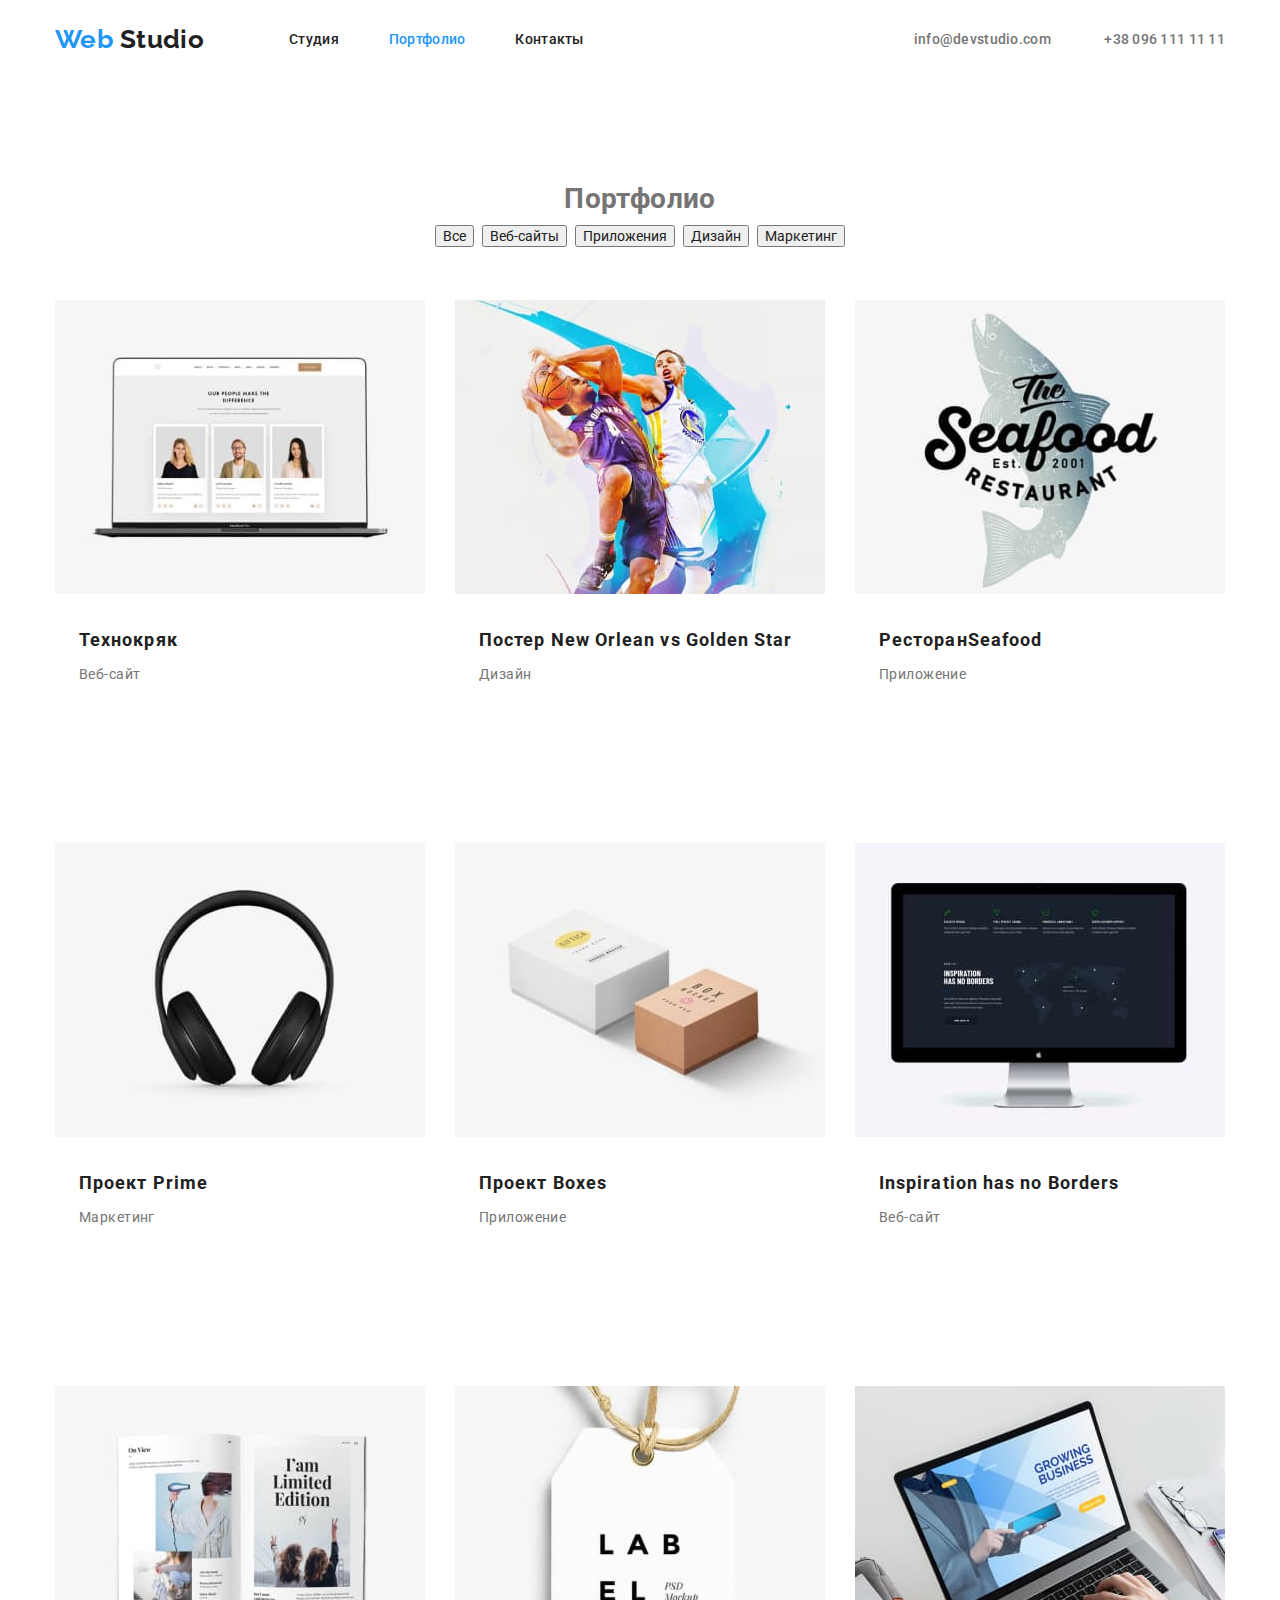
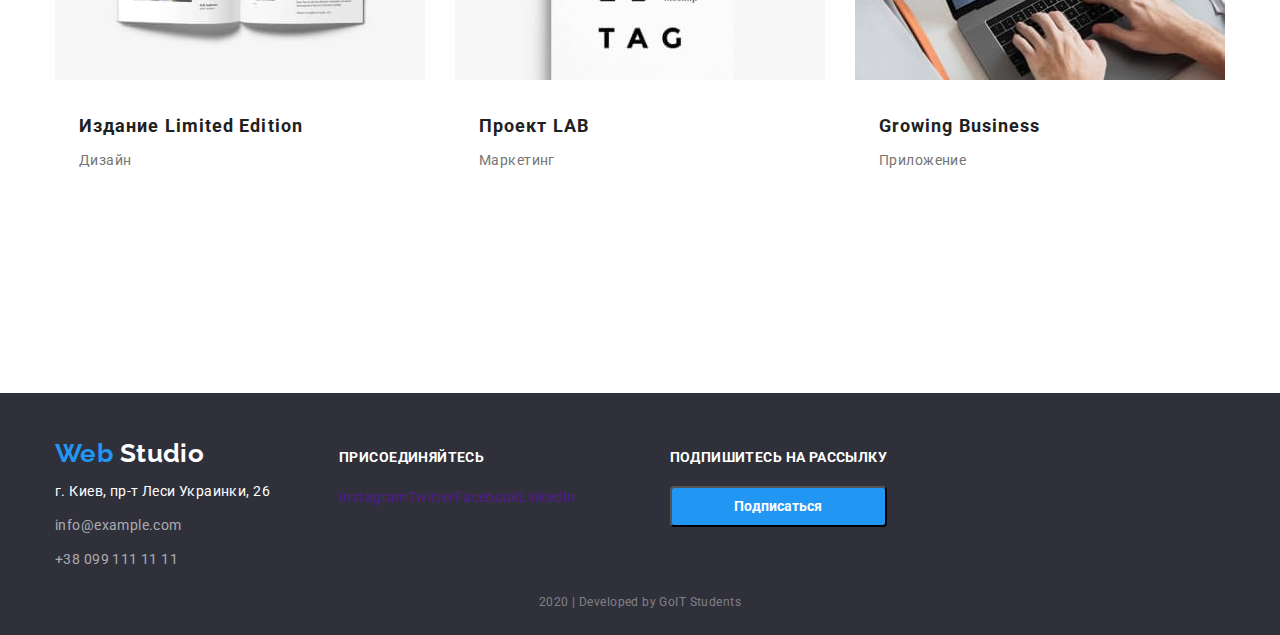
==== portfolio.html @ 853f60da "Додає векторну графіку" ====
<!DOCTYPE html>
<html lang="ru">
  <head>
    <meta charset="UTF-8" />
    <meta name="viewport" content="width=device-width, initial-scale=1.0" />
    <title>Portfolio</title>
    <link
      href="https://fonts.googleapis.com/css2?family=Raleway:wght@700&family=Roboto:wght@400;500;700;900&display=swap"
      rel="stylesheet"
    />
    <link
      rel="stylesheet"
      href="https://cdnjs.cloudflare.com/ajax/libs/modern-normalize/0.6.0/modern-normalize.min.css"
    />
    <link rel="stylesheet" href="./css/styles.css" />
  </head>

  <body>
    <!--Меню и навигация-->
    <header class="page-header portfolio">
      <div class="container nav">
        <nav class="main-nav">
          <a href="./index.html" lang="en" class="logo"
            >Web <span class="logo-black">Studio</span>
          </a>
          <ul class="site-nav">
            <li class="item"><a href="" class="link">Студия</a></li>
            <li class="item">
              <a href="./portfolio.html" class="link current">Портфолио</a>
            </li>
            <li class="item"><a href="" class="link">Контакты</a></li>
          </ul>
          <address class="contacts">
            <a class="item" href="mailto:info@devstudio.com"
              >info@devstudio.com</a
            >
            <a class="item" href="tel:+380961111111">+38 096 111 11 11</a>
          </address>
        </nav>
      </div>
    </header>

    <!--Основной контент-->
    <main>
      <section class="section">
        <div class="container">
          <h1>Портфолио</h1>
          <ul class="filter">
            <li class="item"><button type="button">Все</button></li>
            <li class="item"><button type="button">Веб-сайты</button></li>
            <li class="item"><button type="button">Приложения</button></li>
            <li class="item"><button type="button">Дизайн</button></li>
            <li class="item"><button type="button">Маркетинг</button></li>
          </ul>
          <ul class="portfolio-list">
            <li class="item">
              <a href="">
                <img src="./image/texno.jpg" alt="Ноутбук" width="370" />
                <h2 class="title">Технокряк</h2>
                <p class="link">Веб-сайт</p>
                <p class="description">
                  Технокряк это современная площадка распространения
                  коронавируса. Компании используют эту платформу для цифрового
                  шпионажа и атак на защищённые сервера конкурентов.
                </p>
              </a>
            </li>
            <li class="item">
              <a href="">
                <img
                  src="./image/poster.jpg"
                  alt="постер с баскетболистами"
                  width="370"
                />
                <h2 class="title">
                  Постер <span lang="en">New Orlean vs Golden Star</span>
                </h2>
                <p class="link">Дизайн</p>
                <p class="description">
                  Технокряк это современная площадка распространения
                  коронавируса. Компании используют эту платформу для цифрового
                  шпионажа и атак на защищённые сервера конкурентов.
                </p>
              </a>
            </li>
            <li class="item">
              <a href="">
                <img
                  src="./image/restaurant.jpg"
                  alt="Постер ресторана"
                  width="370"
                />
                <h2 class="title">Ресторан<span lang="en">Seafood</span></h2>
                <p class="link">Приложение</p>
                <p class="description">
                  Технокряк это современная площадка распространения
                  коронавируса. Компании используют эту платформу для цифрового
                  шпионажа и атак на защищённые сервера конкурентов.
                </p>
              </a>
            </li>
            <li class="item">
              <a href="">
                <img src="./image/headset.jpg" alt="Наушники" width="370" />
                <h2 class="title">Проект <span lang="en">Prime</span></h2>
                <p class="link">Маркетинг</p>
                <p class="description">
                  Технокряк это современная площадка распространения
                  коронавируса. Компании используют эту платформу для цифрового
                  шпионажа и атак на защищённые сервера конкурентов.
                </p>
              </a>
            </li>
            <li class="item">
              <a href="">
                <img src="./image/boxes.jpg" alt="Коробки" width="370" />
                <h2 class="title">Проект <span lang="en">Boxes</span></h2>
                <p class="link">Приложение</p>
                <p class="description">
                  Технокряк это современная площадка распространения
                  коронавируса. Компании используют эту платформу для цифрового
                  шпионажа и атак на защищённые сервера конкурентов.
                </p>
              </a>
            </li>
            <li class="item">
              <a href="">
                <img src="./image/monitor.jpg" alt="Экран" width="370" />
                <h2 class="title" lang="en">Inspiration has no Borders</h2>
                <p class="link">Веб-сайт</p>
                <p class="description">
                  Технокряк это современная площадка распространения
                  коронавируса. Компании используют эту платформу для цифрового
                  шпионажа и атак на защищённые сервера конкурентов.
                </p>
              </a>
            </li>
            <li class="item">
              <a href="">
                <img src="./image/book.jpg" alt="Книга" width="370" />
                <h2 class="title">
                  Издание <span lang="en">Limited Edition</span>
                </h2>
                <p class="link">Дизайн</p>
                <p class="description">
                  Технокряк это современная площадка распространения
                  коронавируса. Компании используют эту платформу для цифрового
                  шпионажа и атак на защищённые сервера конкурентов.
                </p>
              </a>
            </li>
            <li class="item">
              <a href="">
                <img src="./image/tag.jpg" alt="бирка" width="370" />
                <h2 class="title">Проект <span lang="en">LAB</span></h2>
                <p class="link">Маркетинг</p>
                <p class="description">
                  Технокряк это современная площадка распространения
                  коронавируса. Компании используют эту платформу для цифрового
                  шпионажа и атак на защищённые сервера конкурентов.
                </p>
              </a>
            </li>
            <li class="item">
              <a href="">
                <img src="./image/laptop.jpg" alt="Ноутбук" width="370" />
                <h2 class="title" lang="en">Growing Business</h2>
                <p class="link">Приложение</p>
                <p class="description">
                  Технокряк это современная площадка распространения
                  коронавируса. Компании используют эту платформу для цифрового
                  шпионажа и атак на защищённые сервера конкурентов.
                </p>
              </a>
            </li>
          </ul>
        </div>
      </section>
    </main>

    <!--Подвал-->
    <footer>
      <div class="container footer">
        <div class="address">
          <a href="./index.html" lang="en" class="logo"
            >Web <span class="logo-white">Studio</span></a
          >
          <address class="footer-contacts">
            <p>г. Киев, пр-т Леси Украинки, 26</p>
            <a class="mail" href="mailto:info@example.com">info@example.com</a>
            <a href="tel:+380991111111">+38 099 111 11 11</a>
          </address>
        </div>
        <div class="join">
          <b>присоединяйтесь</b>
          <ul class="social-list">
            <li>
              <a href="" aria-label="Ссылка на Instagram" class="link"
                >Instagram</a
              >
            </li>
            <li>
              <a href="" aria-label="Ссылка на Twitter" class="link">Twitter</a>
            </li>
            <li>
              <a href="" aria-label="Ссылка на Facebook" class="link"
                >Facebook</a
              >
            </li>
            <li>
              <a href="" aria-label="Ссылка на LinkedIn" class="link"
                >LinkedIn</a
              >
            </li>
          </ul>
        </div>
        <div class="subscription">
          <b>Подпишитесь на рассылку</b>
          <button class="button">Подписаться</button>
        </div>
      </div>
      <p class="caption">2020 | Developed by GoIT Students</p>
    </footer>
  </body>
</html>
---- css/styles.css ----
/* цвет основного текста #212121; */
/* вторичный цвет #757575; */
/* цвет заголовков #FFFFFF; */
/* #2196F3; цвет кнопок, логотипа и подсветка  */
/* цвет бэкграунда #E5E5E5; */
/* цвет секций #F5F4FA; */
/* цвет подписи в футере rgba(255, 255, 255, 0.4); */

:root {
  --primary-text-color: #757575;
  --title-text-color: #212121;
  --accent-color: #2196f3;
  --primary-white-color: #ffffff;
}

body {
  color: var(--primary-text-color);
  background-color: var(--primary-white-color);
  font-family: Roboto, sans-serif;
  letter-spacing: 0.03em;
  font-size: 14px;
  line-height: 1.8;
  max-width: 1600px;
  margin-left: auto;
  margin-right: auto;
}
.section {
  margin-bottom: 94px;
}
.container {
  margin-left: auto;
  margin-right: auto;
  width: 1200px;
  padding-left: 15px;
  padding-right: 15px;
}
/* Header */
.main-nav {
  display: flex;
  align-items: center;
}
.logo {
  color: var(--accent-color);
  font-family: Raleway, cursive;
  font-weight: bold;
  font-size: 26px;
  line-height: 1.2;
  text-decoration: none;
}
.logo:hover {
  color: var(--title-text-color);
}
.logo-black {
  color: var(--title-text-color);
}
.logo-white {
  color: var(--primary-white-color);
}

ul {
  list-style: none;
}
.site-nav {
  margin: 0;
  padding: 0;
  display: flex;
  margin-left: 85px;
}

.site-nav .item:not(:last-child) {
  margin-right: 50px;
}
.site-nav .link {
  display: block;
  color: var(--title-text-color);
  font-weight: 500;
  font-size: 14px;
  line-height: 1.14;
  letter-spacing: 0.02em;
  text-decoration: none;
  padding-top: 32px;
  padding-bottom: 32px;
}

.site-nav .link:hover,
.site-nav .link:focus {
  color: var(--accent-color);
}
.site-nav .link.current {
  color: var(--accent-color);
}
.contacts {
  margin-left: auto;
}
.contacts .item {
  margin: 0;
  padding: 0;
  color: var(--primary-text-color);
  font-family: Roboto;
  font-style: normal;
  font-weight: 500;
  font-size: 14px;
  line-height: 1.14;
  letter-spacing: 0.02em;
  text-decoration: none;
}

.contacts-icon {
  width: 16px;
  height: 11px;
  fill: #757575;
}
.contacts .item + .item {
  margin-left: 50px;
}
.contacts a:hover,
.contacts a:focus {
  color: var(--accent-color);
}
.hero-container {
  padding-top: 200px;
  padding-bottom: 200px;
}
.hero {
  background-image: linear-gradient(to right, rgba(47, 48, 58, 0.8)),
    url(../image/header.jpg);
  background-repeat: no-repeat;
  background-position: center;
  background-size: cover;
  text-align: center;
  margin-bottom: 94px;
  height: 600px;
  max-width: 1600px;
  margin-left: auto;
  margin-right: auto;
}
.hero-title {
  margin-top: 0;
  padding: 0;
  margin-bottom: 30px;
  color: var(--primary-white-color);
  font-style: normal;
  font-weight: 900;
  font-size: 44px;
  line-height: 1.36;
  letter-spacing: 0.06em;
  text-transform: uppercase;
}
.section-title {
  margin-top: 0;
  margin-bottom: 50px;
  color: var(--title-text-color);
  font-weight: 700;
  font-size: 36px;
  line-height: 1.17;
  text-align: center;
}
/* Наши преимущества */

.feature-list {
  margin-top: 0;
  margin-bottom: 0;
  padding: 0;
  display: flex;
}
.feature-list .item::before {
  display: block;
  content: "";
  height: 120px;
  background-repeat: no-repeat;
  background-position: center;
  background-color: #f5f4fa;
  border-radius: 4px;
}
.feature-list .item:nth-child(1)::before {
  background-image: url(../image/antenna.svg);
  background-size: 66px;
}
.feature-list .item:nth-child(2)::before {
  background-image: url(../image/clock.svg);
  background-size: 67px;
}
.feature-list .item:nth-child(3)::before {
  background-image: url(../image/diagram.svg);
  background-size: 70px;
}
.feature-list .item:nth-child(4)::before {
  background-image: url(../image/astronaut.svg);
  background-size: 70px;
}

.feature-list .item:not(:last-child) {
  margin-right: 30px;
}
.feature-list .title {
  margin-top: 30px;
  margin-bottom: 10px;
  color: var(--title-text-color);
  font-weight: 700;
  font-size: 14px;
  line-height: 1.14;
  text-transform: uppercase;
}
.feature-list p {
  margin: 0;
}
/* Чем мы занимаемся */
.section.advantage {
  padding-top: 0;
}
.product-list {
  margin-top: 0;
  padding: 0;
}
.product-list .title {
  margin-top: 0;
  margin-bottom: 0;
  color: var(--primary-white-color);
  font-weight: 700;
  font-size: 14px;
  line-height: 1.14;
  text-align: center;
  text-transform: uppercase;
  text-decoration: none;
}
.product-list a {
  text-decoration: none;
}
/* Наша команда */
.section.team {
  background-color: #f5f4fa;
  padding-top: 94px;
  padding-bottom: 94px;
}
.team-list,
.team-list p {
  margin-top: 0;
  margin-bottom: 0;
  padding: 0;
  text-align: center;
}
.team-list p {
  margin-bottom: 16px;
}
.team-list,
.product-list,
.customers {
  display: flex;
  justify-content: center;
}
.team-list .item:not(:last-child),
.product-list .item:not(:last-child),
.customers .item:not(:last-child) {
  margin-right: 30px;
}
.team-name {
  color: var(--title-text-color);
  margin-top: 0;
  margin-bottom: 10px;
}
.team-list .item {
  background: #ffffff;
  box-shadow: 0px 2px 1px rgba(0, 0, 0, 0.2), 0px 1px 1px rgba(0, 0, 0, 0.14),
    0px 1px 3px rgba(0, 0, 0, 0.12);
  border-radius: 0px 0px 4px 4px;
}
.team-foto {
  margin-bottom: 30px;
}
/* Добавления hover к ссылкам на соцсети */
.social-list .link:hover,
.social-list .link:focus {
  color: var(--accent-color);
}
.social-list {
  display: flex;
  justify-content: center;
  padding: 0;
}
.social-list li {
  margin-bottom: 24px;
}
.social-list .link {
  text-decoration: none;
}
.customers {
  margin-top: 0;
  margin-bottom: 0;
}
/* footer */
footer {
  background-color: #2f303a;
}
.footer.container {
  padding-top: 45px;
}
.footer {
  display: flex;
  align-items: baseline;
}
.address {
  margin-right: 69px;
}
.footer-contacts {
  display: flex;
  flex-direction: column;
  margin-top: 8px;
}
.footer-contacts p {
  margin-top: 0;
  margin-bottom: 9px;
  color: var(--primary-white-color);
  font-style: normal;
  font-weight: 400;
}
.footer-contacts .mail {
  margin-bottom: 9px;
}
.footer-contacts a {
  color: rgba(255, 255, 255, 0.6);
  text-decoration: none;
  font-family: Roboto;
  font-style: normal;
  font-weight: 400;
  font-size: 14px;
  line-height: 1.8;
  letter-spacing: 0.03em;
}
.footer-contacts a:hover,
.footer-contacts a:focus {
  color: var(--accent-color);
}
.button {
  color: var(--primary-white-color);
  background-color: var(--accent-color);
  font-family: inherit;
  font-weight: 700;
  text-decoration: none;
  border-radius: 4px;
  padding: 10px 32px;
  min-width: 200px;
  text-align: center;
  display: inline-block;
}

.subscription {
  display: flex;
  flex-direction: column;
}
.join b,
.subscription b {
  margin-bottom: 20px;
  color: var(--primary-white-color);
  font-style: normal;
  font-weight: 700;
  font-size: 14px;
  line-height: 1.14;
  text-transform: uppercase;
}
.join {
  margin-right: 94px;
}
.caption {
  margin: 0;
  padding-top: 18px;
  padding-bottom: 21px;
  color: rgba(255, 255, 255, 0.4);
  font-size: 12px;
  line-height: 2;
  text-align: center;
}
/* Портфолио */
.page-header.portfolio {
  margin-bottom: 94px;
}
h1 {
  text-align: center;
  margin: 0;
}
.filter {
  margin-top: 0;
  margin-bottom: 50px;
  padding: 0;
  display: flex;
  justify-content: center;
}
.filter .item + .item {
  margin-left: 8px;
}
.portfolio-list {
  margin: 0;
  padding: 0;
  display: flex;
  flex-wrap: wrap;
}
.portfolio-list .item {
  width: 370px;
  margin-right: 30px;
  margin-bottom: 30px;
}
.portfolio-list .item:nth-child(3n) {
  margin-right: 0;
}
.portfolio-list .item:nth-last-child(-n + 3) {
  margin-bottom: 0;
}
.portfolio-list img {
  margin-bottom: 20px;
}
.portfolio-list .title {
  margin-top: 0;
  margin-bottom: 4px;
  padding-left: 24px;
  padding-right: 24px;
  color: var(--title-text-color);
  font-weight: 700;
  font-size: 18px;
  line-height: 2;
  letter-spacing: 0.06em;
}
.portfolio-list .link {
  margin: 0;
  padding-left: 24px;
  padding-right: 24px;
  color: var(--primary-text-color);
}
.portfolio-list a {
  text-decoration: none;
}
.description {
  margin: 0;
  padding-left: 24px;
  padding-right: 24px;
  color: var(--primary-white-color);
}
.filter button {
  color: var(--title-text-color);
}
.filter button:hover,
.filter button:focus {
  color: var(--primary-white-color);
  background-color: var(--accent-color);
}
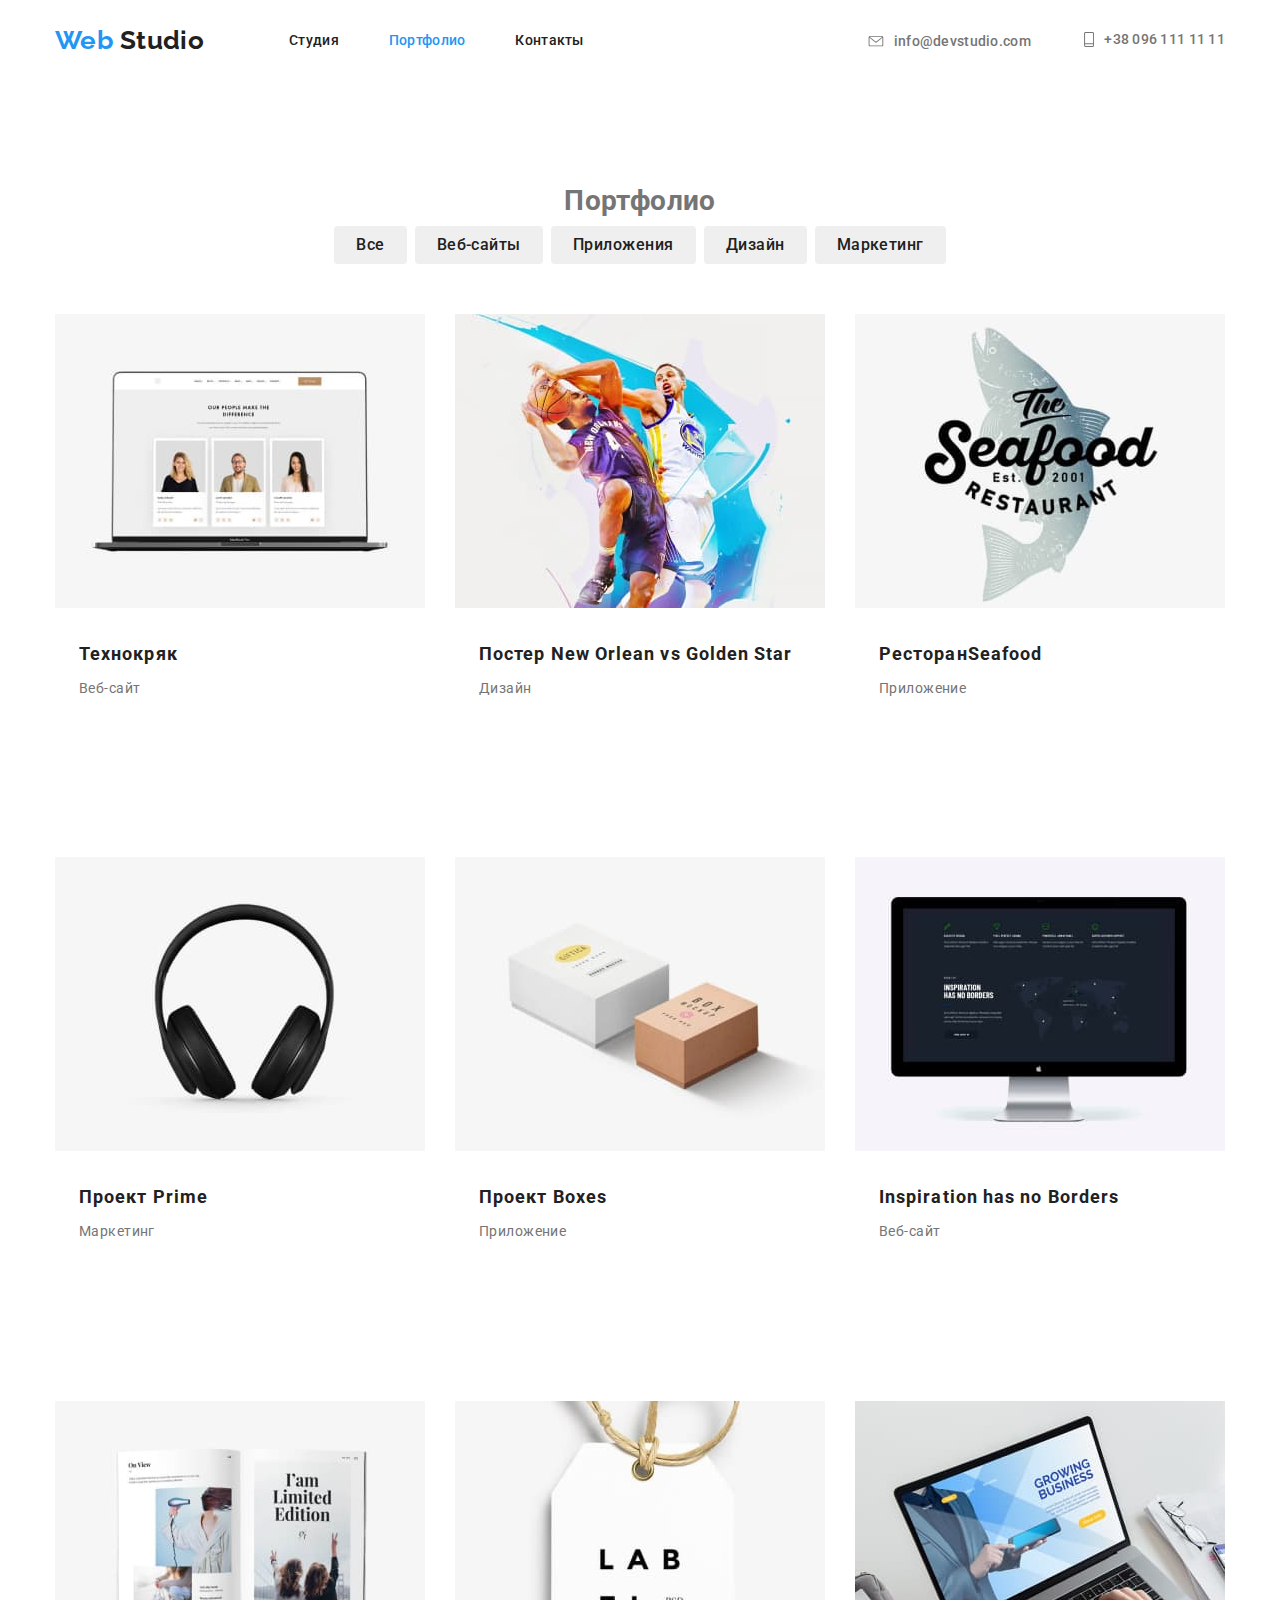
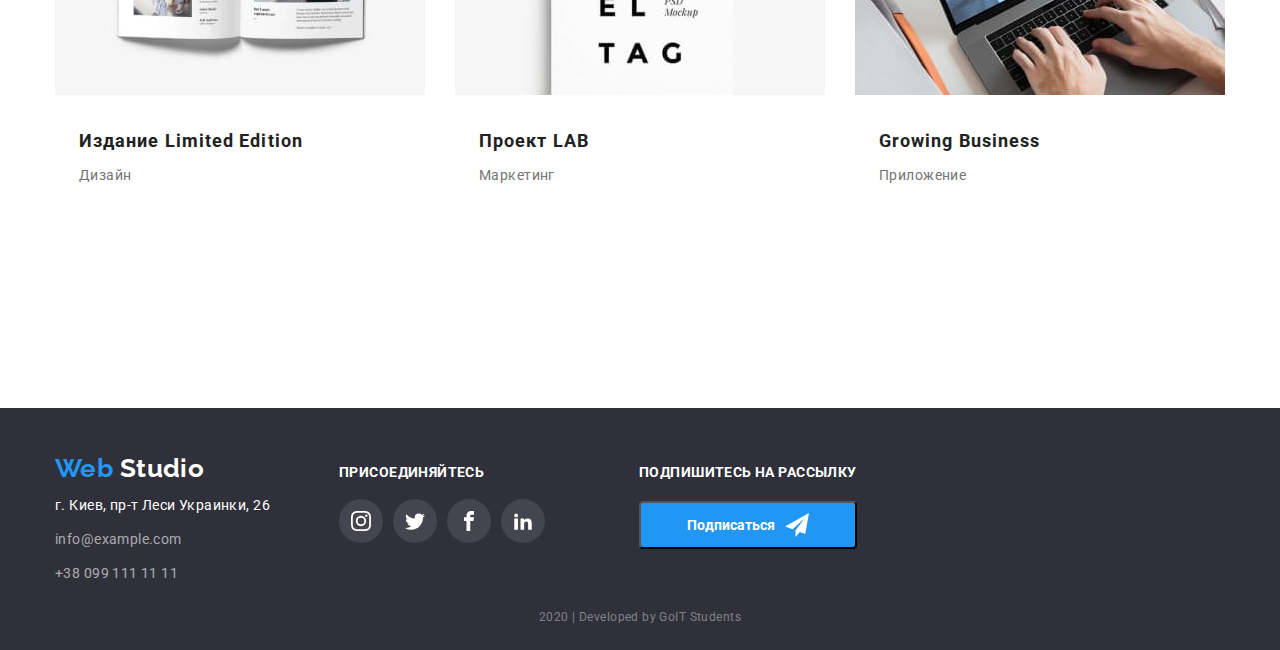
==== commit bd5e8cc4: "Оформлення декоративних елементів" ====
--- a/portfolio.html
+++ b/portfolio.html
@@ -24,17 +24,25 @@
             >Web <span class="logo-black">Studio</span>
           </a>
           <ul class="site-nav">
-            <li class="item"><a href="" class="link">Студия</a></li>
+            <li class="item"><a href="./index.html" class="link">Студия</a></li>
             <li class="item">
               <a href="./portfolio.html" class="link current">Портфолио</a>
             </li>
             <li class="item"><a href="" class="link">Контакты</a></li>
           </ul>
           <address class="contacts">
-            <a class="item" href="mailto:info@devstudio.com"
-              >info@devstudio.com</a
+            <a class="item" href="mailto:info@devstudio.com">
+              <svg class="contacts-icon mail">
+                <use href="./image/sprite.svg#icon-envelope"></use>
+              </svg>
+              info@devstudio.com</a
             >
-            <a class="item" href="tel:+380961111111">+38 096 111 11 11</a>
+            <a class="item" href="tel:+380961111111">
+              <svg class="contacts-icon phone">
+                <use href="./image/sprite.svg#icon-phone"></use>
+              </svg>
+              +38 096 111 11 11</a
+            >
           </address>
         </nav>
       </div>
@@ -46,11 +54,21 @@
         <div class="container">
           <h1>Портфолио</h1>
           <ul class="filter">
-            <li class="item"><button type="button">Все</button></li>
-            <li class="item"><button type="button">Веб-сайты</button></li>
-            <li class="item"><button type="button">Приложения</button></li>
-            <li class="item"><button type="button">Дизайн</button></li>
-            <li class="item"><button type="button">Маркетинг</button></li>
+            <li class="item">
+              <button type="button" class="filter-button">Все</button>
+            </li>
+            <li class="item">
+              <button type="button" class="filter-button">Веб-сайты</button>
+            </li>
+            <li class="item">
+              <button type="button" class="filter-button">Приложения</button>
+            </li>
+            <li class="item">
+              <button type="button" class="filter-button">Дизайн</button>
+            </li>
+            <li class="item">
+              <button type="button" class="filter-button">Маркетинг</button>
+            </li>
           </ul>
           <ul class="portfolio-list">
             <li class="item">
@@ -193,30 +211,45 @@
         </div>
         <div class="join">
           <b>присоединяйтесь</b>
-          <ul class="social-list">
-            <li>
-              <a href="" aria-label="Ссылка на Instagram" class="link"
-                >Instagram</a
-              >
-            </li>
-            <li>
-              <a href="" aria-label="Ссылка на Twitter" class="link">Twitter</a>
-            </li>
-            <li>
-              <a href="" aria-label="Ссылка на Facebook" class="link"
-                >Facebook</a
-              >
-            </li>
-            <li>
-              <a href="" aria-label="Ссылка на LinkedIn" class="link"
-                >LinkedIn</a
-              >
+          <ul class="footer-social-list">
+            <li>
+              <a href="" aria-label="Ссылка на Instagram" class="link">
+                <svg class="social-list-icon">
+                  <use href="./image/sprite.svg#icon-instagram"></use>
+                </svg>
+              </a>
+            </li>
+            <li>
+              <a href="" aria-label="Ссылка на Twitter" class="link">
+                <svg class="social-list-icon">
+                  <use href="./image/sprite.svg#icon-twitter"></use>
+                </svg>
+              </a>
+            </li>
+            <li>
+              <a href="" aria-label="Ссылка на Facebook" class="link">
+                <svg class="social-list-icon">
+                  <use href="./image/sprite.svg#icon-facebook2"></use>
+                </svg>
+              </a>
+            </li>
+            <li>
+              <a href="" aria-label="Ссылка на LinkedIn" class="link">
+                <svg class="social-list-icon">
+                  <use href="./image/sprite.svg#icon-linkedin2"></use>
+                </svg>
+              </a>
             </li>
           </ul>
         </div>
         <div class="subscription">
           <b>Подпишитесь на рассылку</b>
-          <button class="button">Подписаться</button>
+          <button class="button send">
+            Подписаться
+            <svg width="24" height="24" class="icon-send">
+              <use href="./image/sprite.svg#icon-icon-send"></use>
+            </svg>
+          </button>
         </div>
       </div>
       <p class="caption">2020 | Developed by GoIT Students</p>
--- a/css/styles.css
+++ b/css/styles.css
@@ -47,9 +47,10 @@
   line-height: 1.2;
   text-decoration: none;
 }
-.logo:hover {
-  color: var(--title-text-color);
-}
+/*.logo:hover,
+.logo:focus {
+  color: var(--title-text-color);
+}*/
 .logo-black {
   color: var(--title-text-color);
 }
@@ -95,6 +96,8 @@
 .contacts .item {
   margin: 0;
   padding: 0;
+  padding-top: 32px;
+  padding-bottom: 32px;
   color: var(--primary-text-color);
   font-family: Roboto;
   font-style: normal;
@@ -103,26 +106,40 @@
   line-height: 1.14;
   letter-spacing: 0.02em;
   text-decoration: none;
-}
-
+  display: inline-flex;
+  justify-content: center;
+  align-items: center;
+}
 .contacts-icon {
+  margin-right: 10px;
+  fill: currentColor;
+}
+.contacts-icon.mail {
   width: 16px;
   height: 11px;
-  fill: #757575;
+}
+.contacts-icon.phone {
+  width: 10px;
+  height: 15px;
+}
+.contacts .item:hover,
+.contacts .item:focus {
+  color: var(--accent-color);
 }
 .contacts .item + .item {
   margin-left: 50px;
 }
-.contacts a:hover,
-.contacts a:focus {
-  color: var(--accent-color);
-}
+
 .hero-container {
   padding-top: 200px;
   padding-bottom: 200px;
 }
 .hero {
-  background-image: linear-gradient(to right, rgba(47, 48, 58, 0.8)),
+  background-image: linear-gradient(
+      to right,
+      rgba(47, 48, 58, 0.8),
+      rgba(47, 48, 58, 0.8)
+    ),
     url(../image/header.jpg);
   background-repeat: no-repeat;
   background-position: center;
@@ -267,25 +284,60 @@
 .team-foto {
   margin-bottom: 30px;
 }
-/* Добавления hover к ссылкам на соцсети */
+.social-list {
+  display: flex;
+  justify-content: center;
+  padding: 0;
+  margin-bottom: 24px;
+}
+.social-list li:not(:last-child) {
+  margin-right: 10px;
+}
+.social-list .link {
+  text-decoration: none;
+  display: inline-flex;
+  justify-content: center;
+  content: "";
+  align-items: center;
+  width: 44px;
+  height: 44px;
+  color: #afb1b8;
+}
+.social-list-icon {
+  fill: currentColor;
+  width: 20px;
+  height: 20px;
+}
 .social-list .link:hover,
 .social-list .link:focus {
+  border-radius: 50%;
+  background-color: var(--accent-color);
+  color: var(--primary-white-color);
+}
+.customers {
+  margin-top: 0;
+  margin-bottom: 0;
+  padding: 0;
+}
+.customers .link {
+  display: inline-flex;
+  justify-content: center;
+  align-items: center;
+  content: "";
+  width: 170px;
+  height: 90px;
+  border: 1px solid #afb1b8;
+  box-sizing: border-box;
+  border-radius: 4px;
+  color: #afb1b8;
+}
+.customers-list-icon {
+  fill: currentColor;
+}
+.customers .link:hover,
+.customers .link:focus {
   color: var(--accent-color);
-}
-.social-list {
-  display: flex;
-  justify-content: center;
-  padding: 0;
-}
-.social-list li {
-  margin-bottom: 24px;
-}
-.social-list .link {
-  text-decoration: none;
-}
-.customers {
-  margin-top: 0;
-  margin-bottom: 0;
+  border: 1px solid #2196f3;
 }
 /* footer */
 footer {
@@ -330,6 +382,31 @@
 .footer-contacts a:focus {
   color: var(--accent-color);
 }
+.footer-social-list {
+  display: flex;
+  justify-content: center;
+  padding: 0;
+  margin-bottom: 24px;
+}
+.footer-social-list li:not(:last-child) {
+  margin-right: 10px;
+}
+.footer-social-list .link {
+  text-decoration: none;
+  display: inline-flex;
+  justify-content: center;
+  content: "";
+  align-items: center;
+  width: 44px;
+  height: 44px;
+  color: var(--primary-white-color);
+  border-radius: 50%;
+  background-color: rgba(255, 255, 255, 0.1);
+}
+.footer-social-list .link:hover,
+.footer-social-list .link:focus {
+  background-color: var(--accent-color);
+}
 .button {
   color: var(--primary-white-color);
   background-color: var(--accent-color);
@@ -359,6 +436,14 @@
 }
 .join {
   margin-right: 94px;
+}
+.button.send {
+  display: inline-flex;
+  justify-content: center;
+  align-items: center;
+}
+.icon-send {
+  margin-left: 10px;
 }
 .caption {
   margin: 0;
@@ -384,8 +469,24 @@
   display: flex;
   justify-content: center;
 }
-.filter .item + .item {
-  margin-left: 8px;
+.filter .item:not(:last-child) {
+  margin-right: 8px;
+}
+.filter-button {
+  font-style: normal;
+  font-weight: 500;
+  font-size: 16px;
+  line-height: 1.6;
+  text-align: center;
+  letter-spacing: 0.03em;
+  padding: 6px 22px;
+  border: transparent;
+  border-radius: 4px;
+}
+.filter-button:hover,
+.filter-button:focus {
+  box-shadow: 0px 2px 2px rgba(0, 0, 0, 0.12), 0px 1px 2px rgba(0, 0, 0, 0.08),
+    0px 3px 1px rgba(0, 0, 0, 0.1);
 }
 .portfolio-list {
   margin: 0;
@@ -398,6 +499,11 @@
   margin-right: 30px;
   margin-bottom: 30px;
 }
+.portfolio-list .item:hover,
+.portfolio-list .item:focus {
+  box-shadow: 1px 4px 6px rgba(0, 0, 0, 0.16), 0px 4px 4px rgba(0, 0, 0, 0.06),
+    0px 1px 1px rgba(0, 0, 0, 0.12);
+}
 .portfolio-list .item:nth-child(3n) {
   margin-right: 0;
 }
